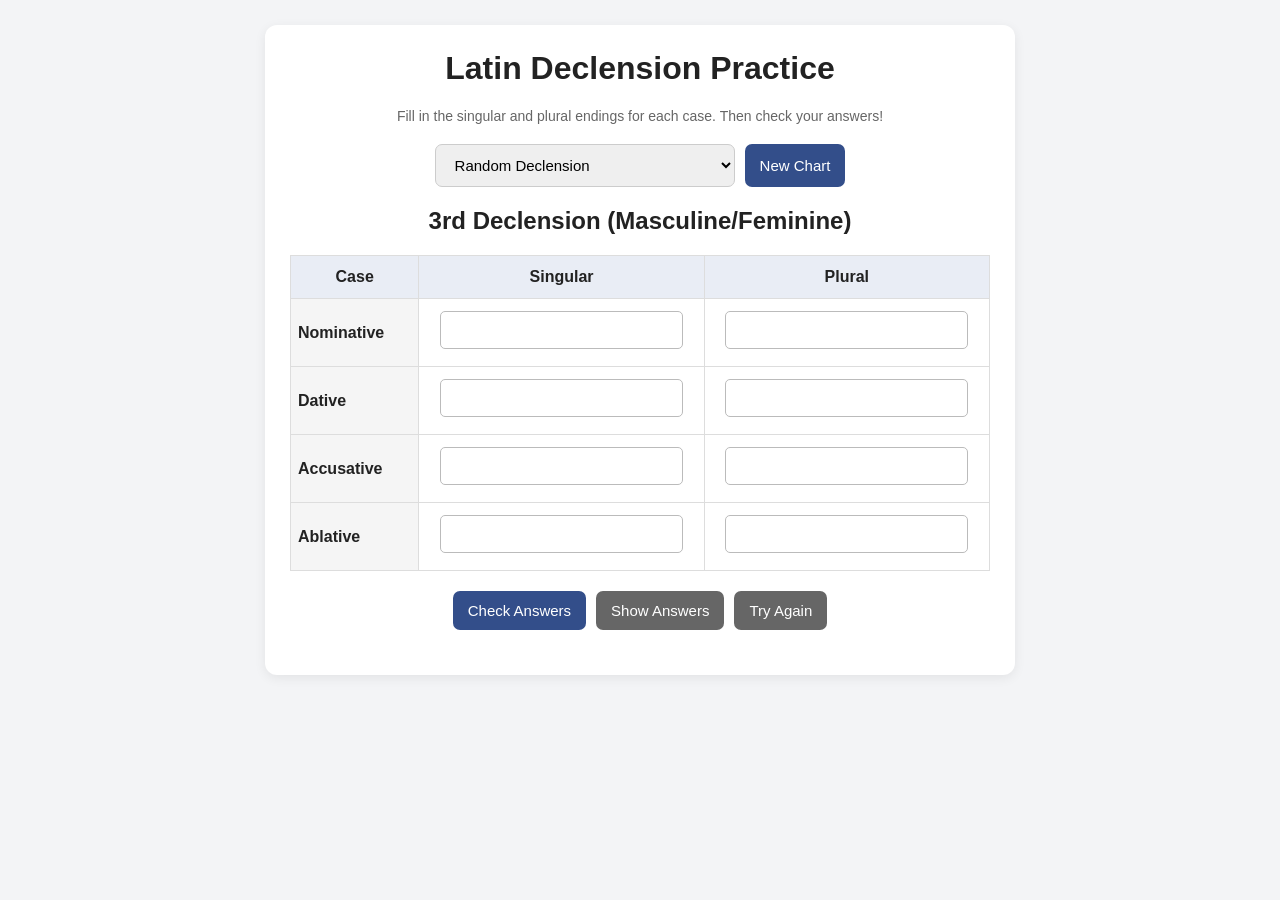
==== index.html @ 48414c87 "initial commit" ====
<!DOCTYPE html>
<html lang="en">
<head>
<meta charset="UTF-8">
<meta name="viewport" content="width=device-width, initial-scale=1.0">
<title>Latin Declension Practice</title>
<style>
    * { box-sizing: border-box; }

    body {
        font-family: Arial, sans-serif;
        background: #f3f4f6;
        color: #222;
        margin: 0;
        padding: 25px 15px;
    }

    .container {
        max-width: 750px;
        margin: auto;
        background: white;
        padding: 25px;
        border-radius: 12px;
        box-shadow: 0 3px 12px #00000012;
    }

    h1 { text-align: center; margin-top: 0; }

    .controls {
        display: flex;
        flex-wrap: wrap;
        gap: 10px;
        justify-content: center;
        margin: 20px 0;
    }

    select, button {
        padding: 11px 15px;
        border-radius: 7px;
        border: 1px solid #ccc;
        font-size: 15px;
    }

    button {
        background: #334e8a;
        color: white;
        border: none;
        cursor: pointer;
    }

    button:hover { background: #243966; }

    button.secondary {
        background: #666;
    }

    .instructions {
        text-align: center;
        color: #666;
        font-size: 14px;
    }

    h2 {
        text-align: center;
        margin-bottom: 5px;
    }

    table {
        width: 100%;
        border-collapse: collapse;
        margin-top: 20px;
        text-align: center;
    }

    th, td {
        padding: 12px 7px;
        border: 1px solid #ddd;
    }

    th {
        background: #e9edf5;
    }

    td:first-child {
        font-weight: bold;
        background: #f5f5f5;
        text-align: left;
    }

    input {
        width: 90%;
        min-width: 55px;
        padding: 9px 4px;
        border: 1px solid #bbb;
        border-radius: 5px;
        text-align: center;
        font-size: 16px;
    }

    input.correct {
        border: 2px solid #269b54;
        background: #e6f7eb;
    }

    input.incorrect {
        border: 2px solid #d94b4b;
        background: #fff0f0;
    }

    .feedback {
        text-align: center;
        margin: 20px 0;
        font-size: 17px;
        font-weight: bold;
    }

    .answer {
        font-size: 12px;
        color: #c0392b;
        margin-top: 5px;
    }

    .score {
        text-align: center;
        color: #555;
        margin-top: 12px;
    }

    @media(max-width: 500px) {
        .container { padding: 15px 9px; }
        th, td { padding: 8px 3px; }
        input { font-size: 14px; min-width: 45px; }
    }
</style>
</head>
<body>

<div class="container">
    <h1>Latin Declension Practice</h1>

    <p class="instructions">
        Fill in the singular and plural endings for each case.
        Then check your answers!
    </p>

    <div class="controls">
        <select id="declension">
            <option value="random">Random Declension</option>
            <option value="first">1st Declension</option>
            <option value="secondM">2nd Declension (Masculine)</option>
            <option value="secondN">2nd Declension (Neuter)</option>
            <option value="thirdMF">3rd Declension (Masculine/Feminine)</option>
            <option value="thirdN">3rd Declension (Neuter)</option>
        </select>
        <button onclick="newChart()">New Chart</button>
    </div>

    <h2 id="chartTitle">1st Declension</h2>

    <table>
        <thead>
            <tr>
                <th>Case</th>
                <th>Singular</th>
                <th>Plural</th>
            </tr>
        </thead>
        <tbody id="chartBody"></tbody>
    </table>

    <div class="controls">
        <button onclick="checkAnswers()">Check Answers</button>
        <button class="secondary" onclick="showAnswers()">Show Answers</button>
        <button class="secondary" onclick="newChart()">Try Again</button>
    </div>

    <div class="feedback" id="feedback"></div>
    <div class="score" id="score"></div>
</div>

<script>
const charts = {
    first: {
        title: "1st Declension",
        cases: [
            ["Nominative", "a", "ae"],
            ["Dative", "ae", "is"],
            ["Accusative", "am", "as"],
            ["Ablative", "a", "is"]
        ]
    },

    secondM: {
        title: "2nd Declension (Masculine)",
        cases: [
            ["Nominative", "-us / -er", "i"],
            ["Dative", "o", "is"],
            ["Accusative", "um", "os"],
            ["Ablative", "o", "is"]
        ]
    },

    secondN: {
        title: "2nd Declension (Neuter)",
        cases: [
            ["Nominative", "um", "a"],
            ["Dative", "o", "is"],
            ["Accusative", "um", "a"],
            ["Ablative", "o", "is"]
        ]
    },

    thirdMF: {
        title: "3rd Declension (Masculine/Feminine)",
        cases: [
            ["Nominative", "varies", "es"],
            ["Dative", "i", "ibus"],
            ["Accusative", "em", "es"],
            ["Ablative", "e", "ibus"]
        ]
    },

    thirdN: {
        title: "3rd Declension (Neuter)",
        cases: [
            ["Nominative", "varies", "a"],
            ["Dative", "i", "ibus"],
            ["Accusative", "varies", "a"],
            ["Ablative", "e", "ibus"]
        ]
    }
};

let currentChart = "first";

function newChart() {
    const selection = document.getElementById("declension").value;

    const keys = Object.keys(charts);

    currentChart = selection === "random"
        ? keys[Math.floor(Math.random() * keys.length)]
        : selection;

    const chart = charts[currentChart];

    document.getElementById("chartTitle").textContent = chart.title;
    document.getElementById("feedback").textContent = "";
    document.getElementById("score").textContent = "";

    const body = document.getElementById("chartBody");
    body.innerHTML = "";

    chart.cases.forEach((row, index) => {
        const tr = document.createElement("tr");

        tr.innerHTML = `
            <td>${row[0]}</td>
            <td>
                <input type="text" id="s${index}"
                    autocomplete="off" spellcheck="false">
                <div class="answer" id="sa${index}"></div>
            </td>
            <td>
                <input type="text" id="p${index}"
                    autocomplete="off" spellcheck="false">
                <div class="answer" id="pa${index}"></div>
            </td>
        `;

        body.appendChild(tr);
    });

    document.querySelectorAll("input").forEach(input => {
        input.addEventListener("keydown", event => {
            if (event.key === "Enter") checkAnswers();
        });
    });
}

function normalize(value) {
    return value.toLowerCase()
        .trim()
        .replace(/[\s-]/g, "");
}

function isCorrect(input, answer) {
    const entered = normalize(input);
    const accepted = answer.split("/").map(normalize);
    return accepted.includes(entered);
}

function checkAnswers() {
    const chart = charts[currentChart];
    let correct = 0;
    let total = 8;

    chart.cases.forEach((row, index) => {
        ["s", "p"].forEach((type, column) => {
            const input = document.getElementById(type + index);
            const answer = row[column + 1];
            const result = isCorrect(input.value, answer);

            input.classList.remove("correct", "incorrect");
            input.classList.add(result ? "correct" : "incorrect");

            if (result) correct++;

            const answerBox = document.getElementById(
                (type === "s" ? "sa" : "pa") + index
            );

            answerBox.textContent = result ? "✓" : "Answer: " + answer;
        });
    });

    const feedback = document.getElementById("feedback");

    feedback.textContent = correct === total
        ? "Perfect! All answers are correct!"
        : correct + " out of " + total + " correct.";

    document.getElementById("score").textContent =
        "Keep practicing until you get them all!";
}

function showAnswers() {
    const chart = charts[currentChart];

    chart.cases.forEach((row, index) => {
        ["s", "p"].forEach((type, column) => {
            const input = document.getElementById(type + index);
            input.value = row[column + 1];
            input.classList.remove("incorrect");
            input.classList.add("correct");
        });
    });

    document.getElementById("feedback").textContent =
        "Answer key displayed.";
}

// Start with a random chart
newChart();
</script>

</body>
</html>
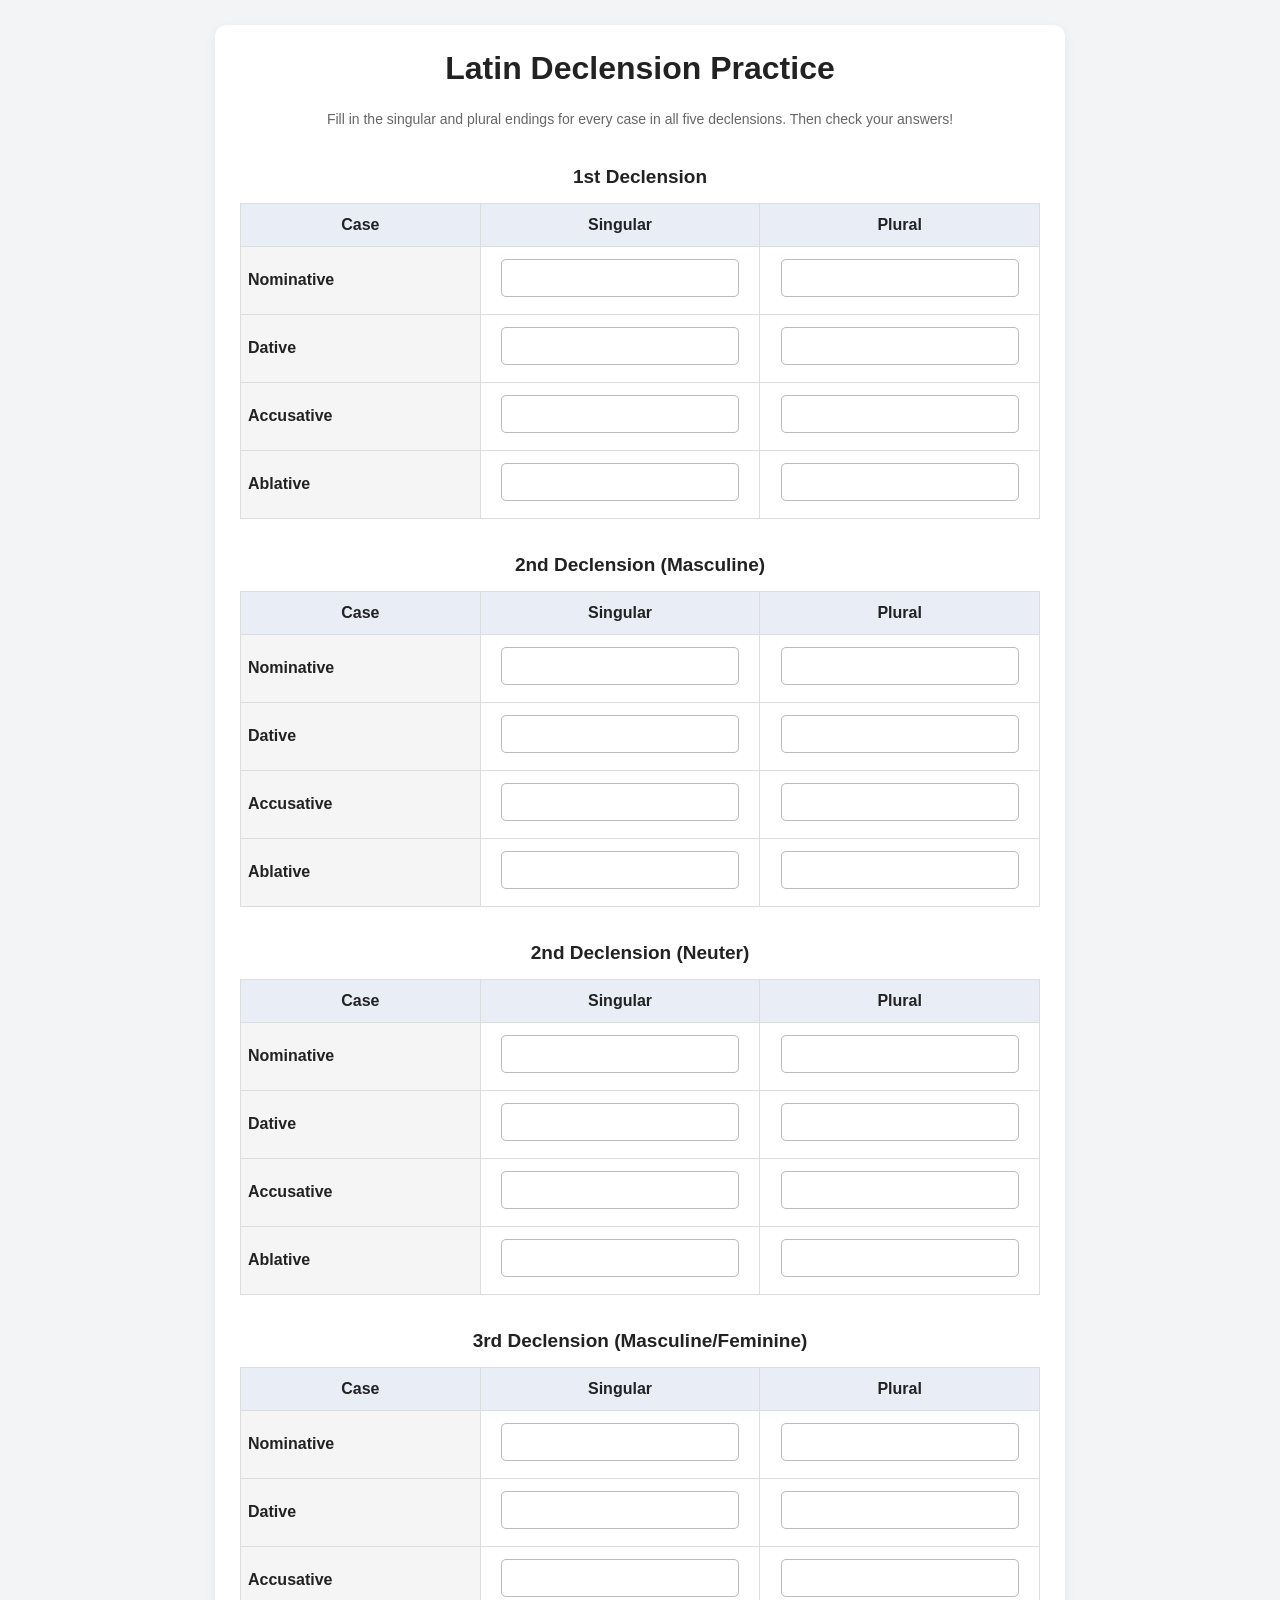
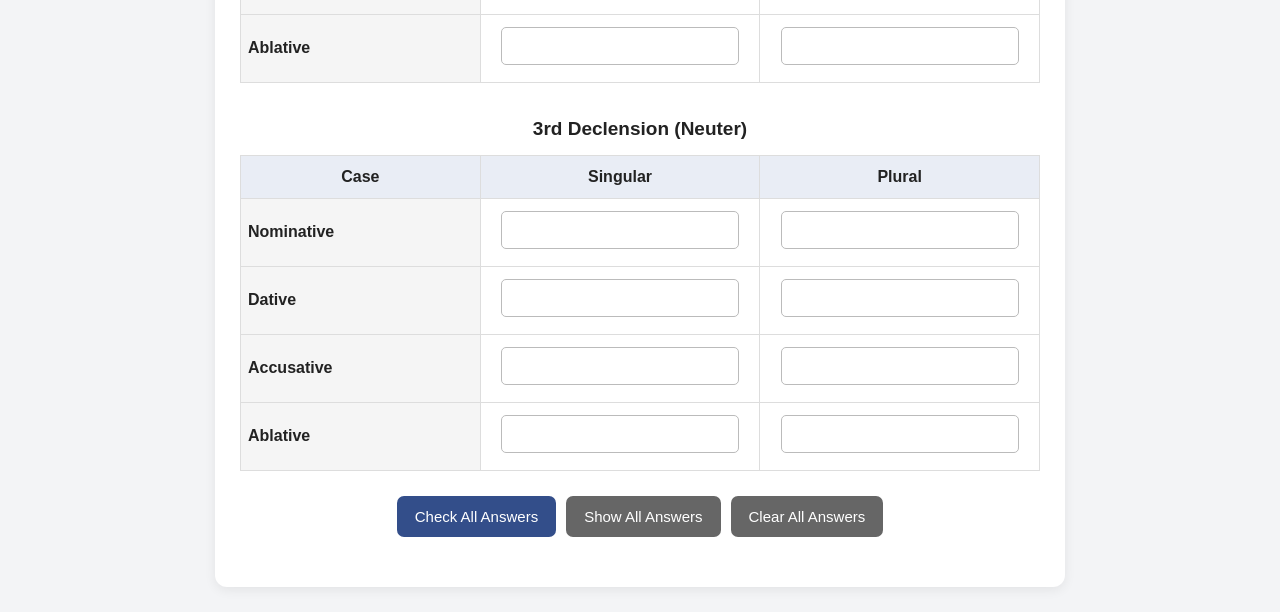
==== commit aa50e995: "show all charts at once" ====
--- a/index.html
+++ b/index.html
@@ -5,6 +5,7 @@
 <meta charset="UTF-8">
 <meta name="viewport" content="width=device-width, initial-scale=1.0">
 <title>Latin Declension Practice</title>
+
 <style>
     * { box-sizing: border-box; }
 
@@ -17,7 +18,7 @@
     }
 
     .container {
-        max-width: 750px;
+        max-width: 850px;
         margin: auto;
         background: white;
         padding: 25px;
@@ -25,51 +26,32 @@
         box-shadow: 0 3px 12px #00000012;
     }
 
-    h1 { text-align: center; margin-top: 0; }
-
-    .controls {
-        display: flex;
-        flex-wrap: wrap;
-        gap: 10px;
-        justify-content: center;
-        margin: 20px 0;
-    }
-
-    select, button {
-        padding: 11px 15px;
-        border-radius: 7px;
-        border: 1px solid #ccc;
-        font-size: 15px;
-    }
-
-    button {
-        background: #334e8a;
-        color: white;
-        border: none;
-        cursor: pointer;
-    }
-
-    button:hover { background: #243966; }
-
-    button.secondary {
-        background: #666;
+    h1 {
+        text-align: center;
+        margin-top: 0;
     }
 
     .instructions {
         text-align: center;
         color: #666;
         font-size: 14px;
+        line-height: 1.6;
     }
 
     h2 {
         text-align: center;
         margin-bottom: 5px;
+        font-size: 19px;
+    }
+
+    .chart {
+        margin-top: 35px;
     }
 
     table {
         width: 100%;
         border-collapse: collapse;
-        margin-top: 20px;
+        margin-top: 15px;
         text-align: center;
     }
 
@@ -86,6 +68,7 @@
         font-weight: bold;
         background: #f5f5f5;
         text-align: left;
+        width: 30%;
     }
 
     input {
@@ -108,19 +91,49 @@
         background: #fff0f0;
     }
 
-    .feedback {
-        text-align: center;
-        margin: 20px 0;
-        font-size: 17px;
-        font-weight: bold;
-    }
-
     .answer {
         font-size: 12px;
         color: #c0392b;
         margin-top: 5px;
     }
 
+    .controls {
+        display: flex;
+        flex-wrap: wrap;
+        gap: 10px;
+        justify-content: center;
+        margin: 25px 0;
+    }
+
+    button {
+        padding: 12px 18px;
+        border-radius: 7px;
+        border: none;
+        font-size: 15px;
+        background: #334e8a;
+        color: white;
+        cursor: pointer;
+    }
+
+    button:hover {
+        background: #243966;
+    }
+
+    button.secondary {
+        background: #666;
+    }
+
+    button.secondary:hover {
+        background: #444;
+    }
+
+    .feedback {
+        text-align: center;
+        margin: 20px 0;
+        font-size: 18px;
+        font-weight: bold;
+    }
+
     .score {
         text-align: center;
         color: #555;
@@ -128,59 +141,64 @@
     }
 
     @media(max-width: 500px) {
-        .container { padding: 15px 9px; }
-        th, td { padding: 8px 3px; }
-        input { font-size: 14px; min-width: 45px; }
+        .container {
+            padding: 15px 9px;
+        }
+
+        th, td {
+            padding: 8px 3px;
+            font-size: 13px;
+        }
+
+        input {
+            font-size: 14px;
+            min-width: 40px;
+            width: 95%;
+        }
+
+        h2 {
+            font-size: 16px;
+        }
     }
 </style>
 </head>
+
 <body>
 
 <div class="container">
+
     <h1>Latin Declension Practice</h1>
 
     <p class="instructions">
-        Fill in the singular and plural endings for each case.
-        Then check your answers!
+        Fill in the singular and plural endings for every case
+        in all five declensions. Then check your answers!
     </p>
 
+    <div id="charts"></div>
+
     <div class="controls">
-        <select id="declension">
-            <option value="random">Random Declension</option>
-            <option value="first">1st Declension</option>
-            <option value="secondM">2nd Declension (Masculine)</option>
-            <option value="secondN">2nd Declension (Neuter)</option>
-            <option value="thirdMF">3rd Declension (Masculine/Feminine)</option>
-            <option value="thirdN">3rd Declension (Neuter)</option>
-        </select>
-        <button onclick="newChart()">New Chart</button>
-    </div>
-
-    <h2 id="chartTitle">1st Declension</h2>
-
-    <table>
-        <thead>
-            <tr>
-                <th>Case</th>
-                <th>Singular</th>
-                <th>Plural</th>
-            </tr>
-        </thead>
-        <tbody id="chartBody"></tbody>
-    </table>
-
-    <div class="controls">
-        <button onclick="checkAnswers()">Check Answers</button>
-        <button class="secondary" onclick="showAnswers()">Show Answers</button>
-        <button class="secondary" onclick="newChart()">Try Again</button>
+        <button onclick="checkAnswers()">
+            Check All Answers
+        </button>
+
+        <button class="secondary" onclick="showAnswers()">
+            Show All Answers
+        </button>
+
+        <button class="secondary" onclick="resetAnswers()">
+            Clear All Answers
+        </button>
     </div>
 
     <div class="feedback" id="feedback"></div>
     <div class="score" id="score"></div>
+
 </div>
 
 <script>
+
 const charts = {
+
     first: {
         title: "1st Declension",
         cases: [
@@ -230,121 +248,247 @@
             ["Ablative", "e", "ibus"]
         ]
     }
+
 };
 
-let currentChart = "first";
-
-function newChart() {
-    const selection = document.getElementById("declension").value;
-
-    const keys = Object.keys(charts);
-
-    currentChart = selection === "random"
-        ? keys[Math.floor(Math.random() * keys.length)]
-        : selection;
-
-    const chart = charts[currentChart];
-
-    document.getElementById("chartTitle").textContent = chart.title;
-    document.getElementById("feedback").textContent = "";
-    document.getElementById("score").textContent = "";
-
-    const body = document.getElementById("chartBody");
-    body.innerHTML = "";
-
-    chart.cases.forEach((row, index) => {
-        const tr = document.createElement("tr");
-
-        tr.innerHTML = `
-            <td>${row[0]}</td>
-            <td>
-                <input type="text" id="s${index}"
-                    autocomplete="off" spellcheck="false">
-                <div class="answer" id="sa${index}"></div>
-            </td>
-            <td>
-                <input type="text" id="p${index}"
-                    autocomplete="off" spellcheck="false">
-                <div class="answer" id="pa${index}"></div>
-            </td>
+
+// Create all five charts
+
+function createCharts() {
+
+    const container = document.getElementById("charts");
+
+    container.innerHTML = "";
+
+    Object.entries(charts).forEach(([key, chart]) => {
+
+        const section = document.createElement("div");
+        section.className = "chart";
+
+        const heading = document.createElement("h2");
+        heading.textContent = chart.title;
+
+        section.appendChild(heading);
+
+        const table = document.createElement("table");
+
+        table.innerHTML = `
+            <thead>
+                <tr>
+                    <th>Case</th>
+                    <th>Singular</th>
+                    <th>Plural</th>
+                </tr>
+            </thead>
+            <tbody></tbody>
         `;
 
-        body.appendChild(tr);
-    });
+        const body = table.querySelector("tbody");
+
+        chart.cases.forEach((row, index) => {
+
+            const tr = document.createElement("tr");
+
+            tr.innerHTML = `
+                <td>${row[0]}</td>
+
+                <td>
+                    <input
+                        type="text"
+                        id="${key}-s${index}"
+                        autocomplete="off"
+                        spellcheck="false"
+                    >
+                    <div class="answer" id="${key}-sa${index}"></div>
+                </td>
+
+                <td>
+                    <input
+                        type="text"
+                        id="${key}-p${index}"
+                        autocomplete="off"
+                        spellcheck="false"
+                    >
+                    <div class="answer" id="${key}-pa${index}"></div>
+                </td>
+            `;
+
+            body.appendChild(tr);
+
+        });
+
+        section.appendChild(table);
+        container.appendChild(section);
+
+    });
+
+    // Press Enter to check all answers
 
     document.querySelectorAll("input").forEach(input => {
+
         input.addEventListener("keydown", event => {
-            if (event.key === "Enter") checkAnswers();
+
+            if (event.key === "Enter") {
+                checkAnswers();
+            }
+
         });
-    });
-}
+
+    });
+
+}
+
+
+// Normalize answers
 
 function normalize(value) {
+
     return value.toLowerCase()
         .trim()
         .replace(/[\s-]/g, "");
-}
+
+}
+
+
+// Check whether an answer is correct
 
 function isCorrect(input, answer) {
+
     const entered = normalize(input);
+
     const accepted = answer.split("/").map(normalize);
+
     return accepted.includes(entered);
-}
+
+}
+
+
+// Check every chart
 
 function checkAnswers() {
-    const chart = charts[currentChart];
+
     let correct = 0;
-    let total = 8;
-
-    chart.cases.forEach((row, index) => {
-        ["s", "p"].forEach((type, column) => {
-            const input = document.getElementById(type + index);
-            const answer = row[column + 1];
-            const result = isCorrect(input.value, answer);
-
-            input.classList.remove("correct", "incorrect");
-            input.classList.add(result ? "correct" : "incorrect");
-
-            if (result) correct++;
-
-            const answerBox = document.getElementById(
-                (type === "s" ? "sa" : "pa") + index
-            );
-
-            answerBox.textContent = result ? "✓" : "Answer: " + answer;
+    let total = 0;
+
+    Object.entries(charts).forEach(([key, chart]) => {
+
+        chart.cases.forEach((row, index) => {
+
+            ["s", "p"].forEach((type, column) => {
+
+                total++;
+
+                const input = document.getElementById(
+                    `${key}-${type}${index}`
+                );
+
+                const answer = row[column + 1];
+
+                const result = isCorrect(input.value, answer);
+
+                input.classList.remove("correct", "incorrect");
+
+                input.classList.add(
+                    result ? "correct" : "incorrect"
+                );
+
+                if (result) correct++;
+
+                const answerBox = document.getElementById(
+                    `${key}-${type === "s" ? "sa" : "pa"}${index}`
+                );
+
+                answerBox.textContent = result
+                    ? "✓"
+                    : "Answer: " + answer;
+
+            });
+
         });
-    });
-
-    const feedback = document.getElementById("feedback");
-
-    feedback.textContent = correct === total
-        ? "Perfect! All answers are correct!"
-        : correct + " out of " + total + " correct.";
+
+    });
+
+    document.getElementById("feedback").textContent =
+        correct === total
+            ? "Perfect! All answers are correct!"
+            : correct + " out of " + total + " correct.";
 
     document.getElementById("score").textContent =
-        "Keep practicing until you get them all!";
-}
+        "Keep practicing until you get all 40 correct!";
+
+}
+
+
+// Show every answer
 
 function showAnswers() {
-    const chart = charts[currentChart];
-
-    chart.cases.forEach((row, index) => {
-        ["s", "p"].forEach((type, column) => {
-            const input = document.getElementById(type + index);
-            input.value = row[column + 1];
-            input.classList.remove("incorrect");
-            input.classList.add("correct");
+
+    Object.entries(charts).forEach(([key, chart]) => {
+
+        chart.cases.forEach((row, index) => {
+
+            ["s", "p"].forEach((type, column) => {
+
+                const input = document.getElementById(
+                    `${key}-${type}${index}`
+                );
+
+                const answer = row[column + 1];
+
+                input.value = answer;
+
+                input.classList.remove("incorrect");
+                input.classList.add("correct");
+
+                const answerBox = document.getElementById(
+                    `${key}-${type === "s" ? "sa" : "pa"}${index}`
+                );
+
+                answerBox.textContent = "";
+
+            });
+
         });
+
     });
 
     document.getElementById("feedback").textContent =
-        "Answer key displayed.";
-}
-
-// Start with a random chart
-newChart();
+        "All answer keys displayed!";
+
+    document.getElementById("score").textContent = "";
+
+}
+
+
+// Clear all answers
+
+function resetAnswers() {
+
+    document.querySelectorAll("input").forEach(input => {
+
+        input.value = "";
+
+        input.classList.remove("correct", "incorrect");
+
+    });
+
+    document.querySelectorAll(".answer").forEach(box => {
+
+        box.textContent = "";
+
+    });
+
+    document.getElementById("feedback").textContent = "";
+    document.getElementById("score").textContent = "";
+
+}
+
+
+// Start the page
+
+createCharts();
+
 </script>
 
 </body>
 </html>
-
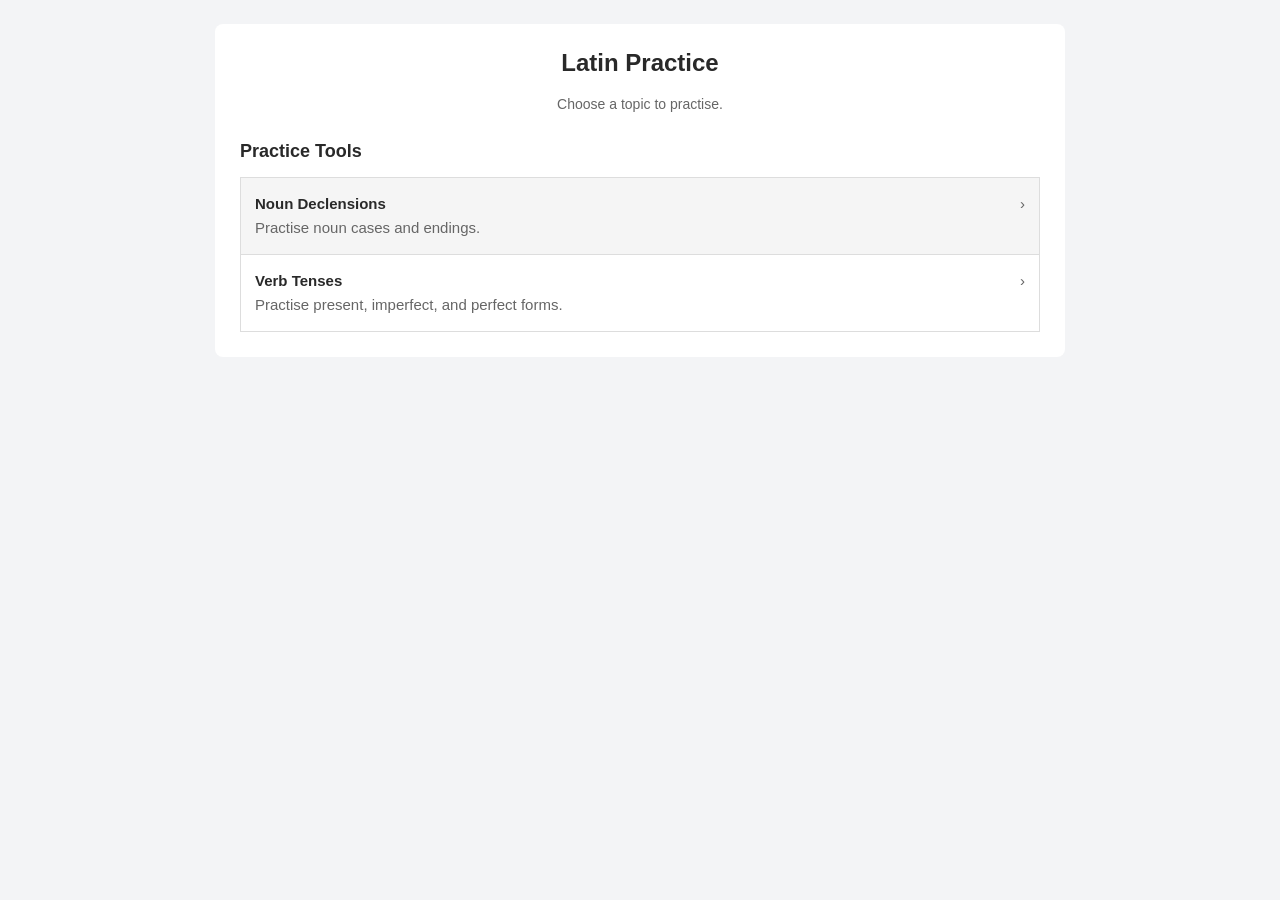
==== commit fd29722c: "added homepage and the idea of a future verb tenses tester" ====
--- a/index.html
+++ b/index.html
@@ -1,494 +1,34 @@
-
-<!DOCTYPE html>
+<!doctype html>
 <html lang="en">
 <head>
-<meta charset="UTF-8">
-<meta name="viewport" content="width=device-width, initial-scale=1.0">
-<title>Latin Declension Practice</title>
+  <meta charset="utf-8">
+  <meta name="viewport" content="width=device-width, initial-scale=1">
+  <title>Latin Practice</title>
+  <link rel="stylesheet" href="style.css">
+</head>
+<body>
+  <main>
+    <h1>Latin Practice</h1>
+    <p class="intro">Choose a topic to practise.</p>
 
-<style>
-    * { box-sizing: border-box; }
+    <h2>Practice Tools</h2>
+    <nav class="tools" aria-label="Practice tools">
+      <a class="tool" href="./declensiontester.html">
+        <span>
+          <strong>Noun Declensions</strong><br>
+          Practise noun cases and endings.
+        </span>
+        <span aria-hidden="true">›</span>
+      </a>
 
-    body {
-        font-family: Arial, sans-serif;
-        background: #f3f4f6;
-        color: #222;
-        margin: 0;
-        padding: 25px 15px;
-    }
-
-    .container {
-        max-width: 850px;
-        margin: auto;
-        background: white;
-        padding: 25px;
-        border-radius: 12px;
-        box-shadow: 0 3px 12px #00000012;
-    }
-
-    h1 {
-        text-align: center;
-        margin-top: 0;
-    }
-
-    .instructions {
-        text-align: center;
-        color: #666;
-        font-size: 14px;
-        line-height: 1.6;
-    }
-
-    h2 {
-        text-align: center;
-        margin-bottom: 5px;
-        font-size: 19px;
-    }
-
-    .chart {
-        margin-top: 35px;
-    }
-
-    table {
-        width: 100%;
-        border-collapse: collapse;
-        margin-top: 15px;
-        text-align: center;
-    }
-
-    th, td {
-        padding: 12px 7px;
-        border: 1px solid #ddd;
-    }
-
-    th {
-        background: #e9edf5;
-    }
-
-    td:first-child {
-        font-weight: bold;
-        background: #f5f5f5;
-        text-align: left;
-        width: 30%;
-    }
-
-    input {
-        width: 90%;
-        min-width: 55px;
-        padding: 9px 4px;
-        border: 1px solid #bbb;
-        border-radius: 5px;
-        text-align: center;
-        font-size: 16px;
-    }
-
-    input.correct {
-        border: 2px solid #269b54;
-        background: #e6f7eb;
-    }
-
-    input.incorrect {
-        border: 2px solid #d94b4b;
-        background: #fff0f0;
-    }
-
-    .answer {
-        font-size: 12px;
-        color: #c0392b;
-        margin-top: 5px;
-    }
-
-    .controls {
-        display: flex;
-        flex-wrap: wrap;
-        gap: 10px;
-        justify-content: center;
-        margin: 25px 0;
-    }
-
-    button {
-        padding: 12px 18px;
-        border-radius: 7px;
-        border: none;
-        font-size: 15px;
-        background: #334e8a;
-        color: white;
-        cursor: pointer;
-    }
-
-    button:hover {
-        background: #243966;
-    }
-
-    button.secondary {
-        background: #666;
-    }
-
-    button.secondary:hover {
-        background: #444;
-    }
-
-    .feedback {
-        text-align: center;
-        margin: 20px 0;
-        font-size: 18px;
-        font-weight: bold;
-    }
-
-    .score {
-        text-align: center;
-        color: #555;
-        margin-top: 12px;
-    }
-
-    @media(max-width: 500px) {
-        .container {
-            padding: 15px 9px;
-        }
-
-        th, td {
-            padding: 8px 3px;
-            font-size: 13px;
-        }
-
-        input {
-            font-size: 14px;
-            min-width: 40px;
-            width: 95%;
-        }
-
-        h2 {
-            font-size: 16px;
-        }
-    }
-</style>
-</head>
-
-<body>
-
-<div class="container">
-
-    <h1>Latin Declension Practice</h1>
-
-    <p class="instructions">
-        Fill in the singular and plural endings for every case
-        in all five declensions. Then check your answers!
-    </p>
-
-    <div id="charts"></div>
-
-    <div class="controls">
-        <button onclick="checkAnswers()">
-            Check All Answers
-        </button>
-
-        <button class="secondary" onclick="showAnswers()">
-            Show All Answers
-        </button>
-
-        <button class="secondary" onclick="resetAnswers()">
-            Clear All Answers
-        </button>
-    </div>
-
-    <div class="feedback" id="feedback"></div>
-    <div class="score" id="score"></div>
-
-</div>
-
-<script>
-
-const charts = {
-
-    first: {
-        title: "1st Declension",
-        cases: [
-            ["Nominative", "a", "ae"],
-            ["Dative", "ae", "is"],
-            ["Accusative", "am", "as"],
-            ["Ablative", "a", "is"]
-        ]
-    },
-
-    secondM: {
-        title: "2nd Declension (Masculine)",
-        cases: [
-            ["Nominative", "-us / -er", "i"],
-            ["Dative", "o", "is"],
-            ["Accusative", "um", "os"],
-            ["Ablative", "o", "is"]
-        ]
-    },
-
-    secondN: {
-        title: "2nd Declension (Neuter)",
-        cases: [
-            ["Nominative", "um", "a"],
-            ["Dative", "o", "is"],
-            ["Accusative", "um", "a"],
-            ["Ablative", "o", "is"]
-        ]
-    },
-
-    thirdMF: {
-        title: "3rd Declension (Masculine/Feminine)",
-        cases: [
-            ["Nominative", "varies", "es"],
-            ["Dative", "i", "ibus"],
-            ["Accusative", "em", "es"],
-            ["Ablative", "e", "ibus"]
-        ]
-    },
-
-    thirdN: {
-        title: "3rd Declension (Neuter)",
-        cases: [
-            ["Nominative", "varies", "a"],
-            ["Dative", "i", "ibus"],
-            ["Accusative", "varies", "a"],
-            ["Ablative", "e", "ibus"]
-        ]
-    }
-
-};
-
-
-// Create all five charts
-
-function createCharts() {
-
-    const container = document.getElementById("charts");
-
-    container.innerHTML = "";
-
-    Object.entries(charts).forEach(([key, chart]) => {
-
-        const section = document.createElement("div");
-        section.className = "chart";
-
-        const heading = document.createElement("h2");
-        heading.textContent = chart.title;
-
-        section.appendChild(heading);
-
-        const table = document.createElement("table");
-
-        table.innerHTML = `
-            <thead>
-                <tr>
-                    <th>Case</th>
-                    <th>Singular</th>
-                    <th>Plural</th>
-                </tr>
-            </thead>
-            <tbody></tbody>
-        `;
-
-        const body = table.querySelector("tbody");
-
-        chart.cases.forEach((row, index) => {
-
-            const tr = document.createElement("tr");
-
-            tr.innerHTML = `
-                <td>${row[0]}</td>
-
-                <td>
-                    <input
-                        type="text"
-                        id="${key}-s${index}"
-                        autocomplete="off"
-                        spellcheck="false"
-                    >
-                    <div class="answer" id="${key}-sa${index}"></div>
-                </td>
-
-                <td>
-                    <input
-                        type="text"
-                        id="${key}-p${index}"
-                        autocomplete="off"
-                        spellcheck="false"
-                    >
-                    <div class="answer" id="${key}-pa${index}"></div>
-                </td>
-            `;
-
-            body.appendChild(tr);
-
-        });
-
-        section.appendChild(table);
-        container.appendChild(section);
-
-    });
-
-    // Press Enter to check all answers
-
-    document.querySelectorAll("input").forEach(input => {
-
-        input.addEventListener("keydown", event => {
-
-            if (event.key === "Enter") {
-                checkAnswers();
-            }
-
-        });
-
-    });
-
-}
-
-
-// Normalize answers
-
-function normalize(value) {
-
-    return value.toLowerCase()
-        .trim()
-        .replace(/[\s-]/g, "");
-
-}
-
-
-// Check whether an answer is correct
-
-function isCorrect(input, answer) {
-
-    const entered = normalize(input);
-
-    const accepted = answer.split("/").map(normalize);
-
-    return accepted.includes(entered);
-
-}
-
-
-// Check every chart
-
-function checkAnswers() {
-
-    let correct = 0;
-    let total = 0;
-
-    Object.entries(charts).forEach(([key, chart]) => {
-
-        chart.cases.forEach((row, index) => {
-
-            ["s", "p"].forEach((type, column) => {
-
-                total++;
-
-                const input = document.getElementById(
-                    `${key}-${type}${index}`
-                );
-
-                const answer = row[column + 1];
-
-                const result = isCorrect(input.value, answer);
-
-                input.classList.remove("correct", "incorrect");
-
-                input.classList.add(
-                    result ? "correct" : "incorrect"
-                );
-
-                if (result) correct++;
-
-                const answerBox = document.getElementById(
-                    `${key}-${type === "s" ? "sa" : "pa"}${index}`
-                );
-
-                answerBox.textContent = result
-                    ? "✓"
-                    : "Answer: " + answer;
-
-            });
-
-        });
-
-    });
-
-    document.getElementById("feedback").textContent =
-        correct === total
-            ? "Perfect! All answers are correct!"
-            : correct + " out of " + total + " correct.";
-
-    document.getElementById("score").textContent =
-        "Keep practicing until you get all 40 correct!";
-
-}
-
-
-// Show every answer
-
-function showAnswers() {
-
-    Object.entries(charts).forEach(([key, chart]) => {
-
-        chart.cases.forEach((row, index) => {
-
-            ["s", "p"].forEach((type, column) => {
-
-                const input = document.getElementById(
-                    `${key}-${type}${index}`
-                );
-
-                const answer = row[column + 1];
-
-                input.value = answer;
-
-                input.classList.remove("incorrect");
-                input.classList.add("correct");
-
-                const answerBox = document.getElementById(
-                    `${key}-${type === "s" ? "sa" : "pa"}${index}`
-                );
-
-                answerBox.textContent = "";
-
-            });
-
-        });
-
-    });
-
-    document.getElementById("feedback").textContent =
-        "All answer keys displayed!";
-
-    document.getElementById("score").textContent = "";
-
-}
-
-
-// Clear all answers
-
-function resetAnswers() {
-
-    document.querySelectorAll("input").forEach(input => {
-
-        input.value = "";
-
-        input.classList.remove("correct", "incorrect");
-
-    });
-
-    document.querySelectorAll(".answer").forEach(box => {
-
-        box.textContent = "";
-
-    });
-
-    document.getElementById("feedback").textContent = "";
-    document.getElementById("score").textContent = "";
-
-}
-
-
-// Start the page
-
-createCharts();
-
-</script>
-
+      <a class="tool" href="./tensetester.html">
+        <span>
+          <strong>Verb Tenses</strong><br>
+          Practise present, imperfect, and perfect forms.
+        </span>
+        <span aria-hidden="true">›</span>
+      </a>
+    </nav>
+  </main>
 </body>
 </html>
--- a/style.css
+++ b/style.css
@@ -0,0 +1,220 @@
+* {
+  box-sizing: border-box;
+}
+
+body {
+  margin: 0;
+  padding: 24px 16px;
+  color: #292929;
+  background: #f3f4f6;
+  font: 15px Arial, sans-serif;
+}
+
+main,
+.container {
+  max-width: 850px;
+  margin: 0 auto;
+  padding: 25px;
+  background: white;
+  border-radius: 8px;
+}
+
+/* Homepage */
+
+h1 {
+  margin-top: 0;
+  text-align: center;
+  font-size: 24px;
+}
+
+.intro,
+.instructions {
+  margin-bottom: 26px;
+  color: #666;
+  text-align: center;
+  font-size: 14px;
+  line-height: 1.6;
+}
+
+h2 {
+  font-size: 18px;
+}
+
+.tools {
+  border: 1px solid #ddd;
+}
+
+.tool {
+  display: flex;
+  justify-content: space-between;
+  padding: 14px;
+  border-bottom: 1px solid #ddd;
+  color: #666;
+  line-height: 1.6;
+  text-decoration: none;
+}
+
+.tool:last-child {
+  border-bottom: 0;
+}
+
+.tool:nth-child(odd) {
+  background: #f5f5f5;
+}
+
+.tool:hover {
+  background: #e9edf5;
+}
+
+.tool strong {
+  color: #292929;
+}
+
+/* Declension tester */
+
+.instructions {
+  margin-bottom: 20px;
+}
+
+.chart {
+  margin-top: 30px;
+}
+
+.chart h2 {
+  margin-bottom: 5px;
+  text-align: center;
+}
+
+table {
+  width: 100%;
+  margin-top: 15px;
+  border-collapse: collapse;
+  text-align: center;
+}
+
+th,
+td {
+  padding: 12px 7px;
+  border: 1px solid #ddd;
+}
+
+th {
+  background: #e9edf5;
+}
+
+td:first-child {
+  width: 30%;
+  background: #f5f5f5;
+  font-weight: bold;
+  text-align: left;
+}
+
+input {
+  width: 90%;
+  min-width: 55px;
+  padding: 9px 4px;
+  border: 1px solid #bbb;
+  border-radius: 5px;
+  text-align: center;
+  font-size: 16px;
+}
+
+input.correct {
+  border: 2px solid #269b54;
+  background: #e6f7eb;
+}
+
+input.incorrect {
+  border: 2px solid #d94b4b;
+  background: #fff0f0;
+}
+
+.answer {
+  margin-top: 5px;
+  color: #c0392b;
+  font-size: 12px;
+}
+
+.controls {
+  display: flex;
+  flex-wrap: wrap;
+  justify-content: center;
+  gap: 10px;
+  margin: 25px 0;
+}
+
+button {
+  padding: 12px 18px;
+  border: 0;
+  border-radius: 6px;
+  background: #334e8a;
+  color: white;
+  font-size: 15px;
+  cursor: pointer;
+}
+
+button:hover {
+  background: #243966;
+}
+
+button.secondary {
+  background: #666;
+}
+
+button.secondary:hover {
+  background: #444;
+}
+
+.back-button {
+  display: inline-block;
+  margin-bottom: 16px;
+  color: #334e8a;
+  text-decoration: none;
+}
+
+.back-button:hover {
+  text-decoration: underline;
+}
+
+.feedback,
+.score {
+  text-align: center;
+}
+
+.feedback {
+  margin: 20px 0;
+  font-size: 18px;
+  font-weight: bold;
+}
+
+.score {
+  margin-top: 12px;
+  color: #555;
+}
+
+@media (max-width: 500px) {
+  body {
+    padding: 15px 9px;
+  }
+
+  main,
+  .container {
+    padding: 15px 9px;
+  }
+
+  th,
+  td {
+    padding: 8px 3px;
+    font-size: 13px;
+  }
+
+  input {
+    width: 95%;
+    min-width: 40px;
+    font-size: 14px;
+  }
+
+  .chart h2 {
+    font-size: 16px;
+  }
+}
